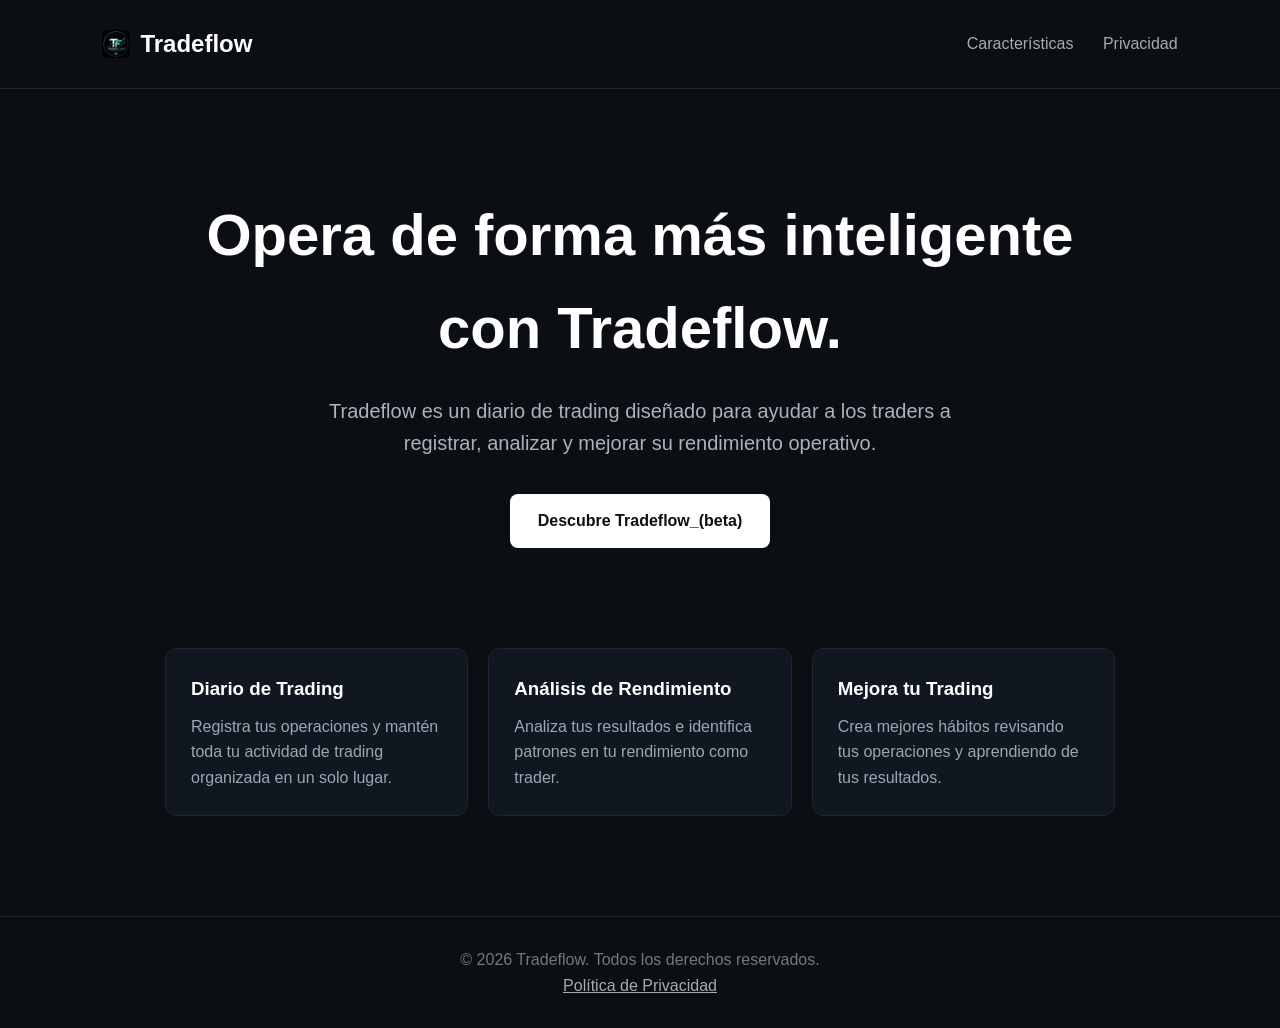
==== index.html @ 84a10f16 "Update index.html" ====
<!DOCTYPE html>
<html lang="es">
<head>
    <meta charset="UTF-8">
    <meta name="viewport" content="width=device-width, initial-scale=1.0">

    <title>Tradeflow — Diario de Trading</title>
    <link rel="icon" type="image/png" href="logo.png">

    <style>
        * {
            box-sizing: border-box;
            margin: 0;
            padding: 0;
        }

        body {
            font-family: Arial, sans-serif;
            background: #0b0f14;
            color: #ffffff;
            line-height: 1.6;
        }

        header {
            padding: 25px 8%;
            display: flex;
            justify-content: space-between;
            align-items: center;
            border-bottom: 1px solid #202731;
        }

        .brand {
            display: flex;
            align-items: center;
            gap: 10px;
        }

        .brand img {
            width: 28px;
            height: 28px;
            border-radius: 6px;
        }

        .logo {
            font-size: 24px;
            font-weight: bold;
        }

        nav a {
            color: #aaa;
            text-decoration: none;
            margin-left: 25px;
        }

        nav a:hover {
            color: white;
        }

        .hero {
            max-width: 1000px;
            margin: 100px auto;
            padding: 0 25px;
            text-align: center;
        }

        .hero h1 {
            font-size: 58px;
            margin-bottom: 20px;
        }

        .hero p {
            color: #aab2bd;
            font-size: 20px;
            max-width: 700px;
            margin: auto;
        }

        .button {
            display: inline-block;
            margin-top: 35px;
            padding: 14px 28px;
            background: white;
            color: #0b0f14;
            text-decoration: none;
            border-radius: 8px;
            font-weight: bold;
        }

        .features {
            max-width: 1000px;
            margin: 80px auto;
            padding: 0 25px;
            display: grid;
            grid-template-columns: repeat(3, 1fr);
            gap: 20px;
        }

        .card {
            background: #111720;
            border: 1px solid #202731;
            border-radius: 12px;
            padding: 25px;
        }

        .card h3 {
            margin-bottom: 10px;
        }

        .card p {
            color: #9da6b2;
        }

        footer {
            margin-top: 100px;
            padding: 30px;
            text-align: center;
            border-top: 1px solid #202731;
            color: #777;
        }

        footer a {
            color: #aaa;
        }

        @media (max-width: 700px) {
            .hero h1 {
                font-size: 40px;
            }

            .features {
                grid-template-columns: 1fr;
            }
        }
    </style>
</head>

<body>

<header>
    <div class="brand">
        <img src="logo.png" alt="Logotipo de Tradeflow">
        <div class="logo">Tradeflow</div>
    </div>

    <nav>
        <a href="#features">Características</a>
        <a href="privacy.html">Privacidad</a>
    </nav>
</header>

<section class="hero">

    <h1>Opera de forma más inteligente con Tradeflow.</h1>

    <p>
        Tradeflow es un diario de trading diseñado para ayudar a los
        traders a registrar, analizar y mejorar su rendimiento operativo.
    </p>

    <a class="button" href="https://github.com/webdropping2024-ctrl/tradeflowwebsite/releases/download/untagged-42e76ea5bb4fe4892479/Tradeflow-Setup-1.0.1.exe">
        Descubre Tradeflow_(beta)
    </a>

</section>

<section class="features" id="#features">

    <div class="card">
        <h3>Diario de Trading</h3>
        <p>
            Registra tus operaciones y mantén toda tu actividad
            de trading organizada en un solo lugar.
        </p>
    </div>

    <div class="card">
        <h3>Análisis de Rendimiento</h3>
        <p>
            Analiza tus resultados e identifica patrones en tu
            rendimiento como trader.
        </p>
    </div>

    <div class="card">
        <h3>Mejora tu Trading</h3>
        <p>
            Crea mejores hábitos revisando tus operaciones y
            aprendiendo de tus resultados.
        </p>
    </div>

</section>

<footer>

    <p>
        © 2026 Tradeflow. Todos los derechos reservados.
    </p>

    <p>
        <a href="privacy.html">Política de Privacidad</a>
    </p>

</footer>

</body>
</html>
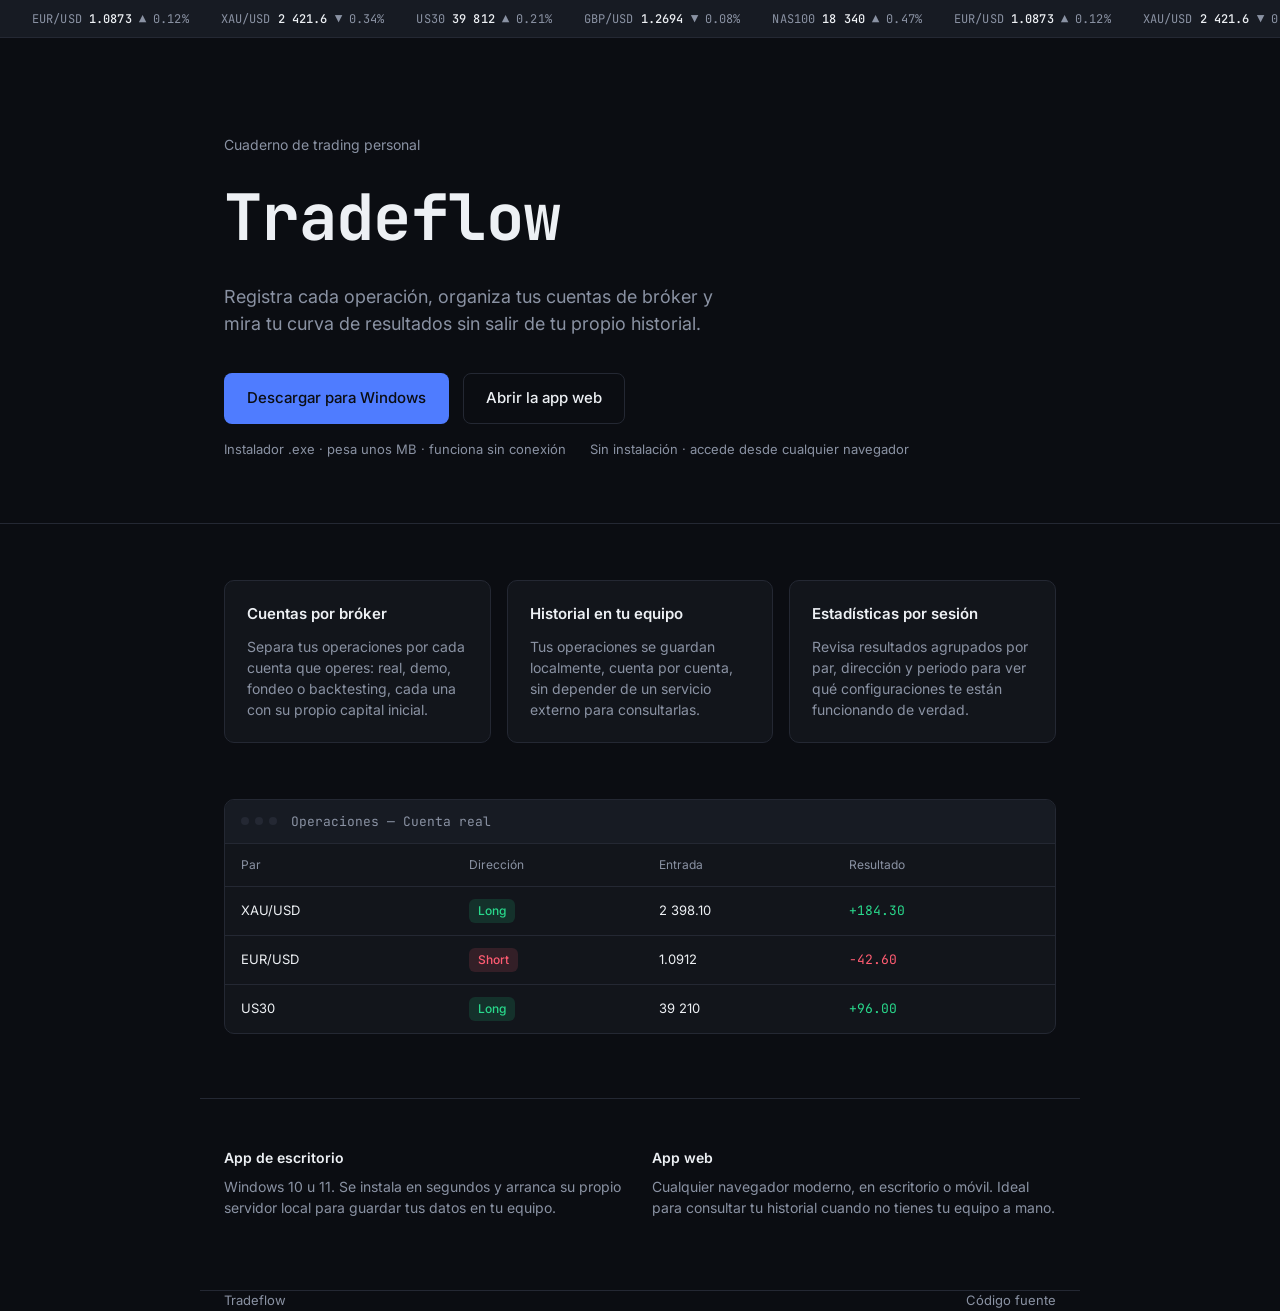
==== commit 8f5a36fa: "Add files via upload" ====
--- a/index.html
+++ b/index.html
@@ -1,207 +1,119 @@
-<!DOCTYPE html>
-<html lang="es">
-<head>
-    <meta charset="UTF-8">
-    <meta name="viewport" content="width=device-width, initial-scale=1.0">
-
-    <title>Tradeflow — Diario de Trading</title>
-    <link rel="icon" type="image/png" href="logo.png">
-
-    <style>
-        * {
-            box-sizing: border-box;
-            margin: 0;
-            padding: 0;
-        }
-
-        body {
-            font-family: Arial, sans-serif;
-            background: #0b0f14;
-            color: #ffffff;
-            line-height: 1.6;
-        }
-
-        header {
-            padding: 25px 8%;
-            display: flex;
-            justify-content: space-between;
-            align-items: center;
-            border-bottom: 1px solid #202731;
-        }
-
-        .brand {
-            display: flex;
-            align-items: center;
-            gap: 10px;
-        }
-
-        .brand img {
-            width: 28px;
-            height: 28px;
-            border-radius: 6px;
-        }
-
-        .logo {
-            font-size: 24px;
-            font-weight: bold;
-        }
-
-        nav a {
-            color: #aaa;
-            text-decoration: none;
-            margin-left: 25px;
-        }
-
-        nav a:hover {
-            color: white;
-        }
-
-        .hero {
-            max-width: 1000px;
-            margin: 100px auto;
-            padding: 0 25px;
-            text-align: center;
-        }
-
-        .hero h1 {
-            font-size: 58px;
-            margin-bottom: 20px;
-        }
-
-        .hero p {
-            color: #aab2bd;
-            font-size: 20px;
-            max-width: 700px;
-            margin: auto;
-        }
-
-        .button {
-            display: inline-block;
-            margin-top: 35px;
-            padding: 14px 28px;
-            background: white;
-            color: #0b0f14;
-            text-decoration: none;
-            border-radius: 8px;
-            font-weight: bold;
-        }
-
-        .features {
-            max-width: 1000px;
-            margin: 80px auto;
-            padding: 0 25px;
-            display: grid;
-            grid-template-columns: repeat(3, 1fr);
-            gap: 20px;
-        }
-
-        .card {
-            background: #111720;
-            border: 1px solid #202731;
-            border-radius: 12px;
-            padding: 25px;
-        }
-
-        .card h3 {
-            margin-bottom: 10px;
-        }
-
-        .card p {
-            color: #9da6b2;
-        }
-
-        footer {
-            margin-top: 100px;
-            padding: 30px;
-            text-align: center;
-            border-top: 1px solid #202731;
-            color: #777;
-        }
-
-        footer a {
-            color: #aaa;
-        }
-
-        @media (max-width: 700px) {
-            .hero h1 {
-                font-size: 40px;
-            }
-
-            .features {
-                grid-template-columns: 1fr;
-            }
-        }
-    </style>
-</head>
-
-<body>
-
-<header>
-    <div class="brand">
-        <img src="logo.png" alt="Logotipo de Tradeflow">
-        <div class="logo">Tradeflow</div>
-    </div>
-
-    <nav>
-        <a href="#features">Características</a>
-        <a href="privacy.html">Privacidad</a>
-    </nav>
-</header>
-
-<section class="hero">
-
-    <h1>Opera de forma más inteligente con Tradeflow.</h1>
-
-    <p>
-        Tradeflow es un diario de trading diseñado para ayudar a los
-        traders a registrar, analizar y mejorar su rendimiento operativo.
-    </p>
-
-    <a class="button" href="https://github.com/webdropping2024-ctrl/tradeflowwebsite/releases/download/untagged-42e76ea5bb4fe4892479/Tradeflow-Setup-1.0.1.exe">
-        Descubre Tradeflow_(beta)
-    </a>
-
-</section>
-
-<section class="features" id="#features">
-
-    <div class="card">
-        <h3>Diario de Trading</h3>
-        <p>
-            Registra tus operaciones y mantén toda tu actividad
-            de trading organizada en un solo lugar.
-        </p>
-    </div>
-
-    <div class="card">
-        <h3>Análisis de Rendimiento</h3>
-        <p>
-            Analiza tus resultados e identifica patrones en tu
-            rendimiento como trader.
-        </p>
-    </div>
-
-    <div class="card">
-        <h3>Mejora tu Trading</h3>
-        <p>
-            Crea mejores hábitos revisando tus operaciones y
-            aprendiendo de tus resultados.
-        </p>
-    </div>
-
-</section>
-
-<footer>
-
-    <p>
-        © 2026 Tradeflow. Todos los derechos reservados.
-    </p>
-
-    <p>
-        <a href="privacy.html">Política de Privacidad</a>
-    </p>
-
-</footer>
-
-</body>
-</html>
+<!DOCTYPE html>
+<html lang="es">
+<head>
+<meta charset="UTF-8" />
+<meta name="viewport" content="width=device-width, initial-scale=1" />
+<title>Tradeflow — Cuaderno de trading</title>
+<meta name="description" content="Tradeflow: registra tus operaciones, revisa tus estadísticas por cuenta y analiza tu curva de resultados. Disponible como app de escritorio para Windows o como app web." />
+
+<!-- ============================================================
+     CONFIGURA ESTOS DOS ENLACES ANTES DE PUBLICAR:
+     1) DESCARGA_URL  -> tu release de GitHub con el .exe
+     2) WEBAPP_URL    -> donde tengas desplegada la app web
+     (búscalos más abajo, están marcados con "EDITA AQUÍ")
+     ============================================================ -->
+
+<link rel="icon" href="data:image/svg+xml,%3Csvg xmlns='http://www.w3.org/2000/svg' viewBox='0 0 24 24'%3E%3Crect width='24' height='24' rx='5' fill='%230b0d12'/%3E%3Cpath d='M4 16l4-5 3 3 5-7 4 5' stroke='%234f7cff' stroke-width='2' fill='none' stroke-linecap='round' stroke-linejoin='round'/%3E%3C/svg%3E" />
+<link rel="preconnect" href="https://fonts.googleapis.com" />
+<link rel="preconnect" href="https://fonts.gstatic.com" crossorigin />
+<link href="https://fonts.googleapis.com/css2?family=JetBrains+Mono:wght@400;500;700&family=Inter:wght@400;500;600&display=swap" rel="stylesheet" />
+<link rel="stylesheet" href="style.css" />
+</head>
+<body>
+
+  <!-- Cinta de mercado (decorativa) -->
+  <div class="ticker" aria-hidden="true">
+    <div class="ticker-track">
+      <span class="ticker-item bull">EUR/USD <b>1.0873</b> ▲ 0.12%</span>
+      <span class="ticker-item bear">XAU/USD <b>2 421.6</b> ▼ 0.34%</span>
+      <span class="ticker-item bull">US30 <b>39 812</b> ▲ 0.21%</span>
+      <span class="ticker-item bear">GBP/USD <b>1.2694</b> ▼ 0.08%</span>
+      <span class="ticker-item bull">NAS100 <b>18 340</b> ▲ 0.47%</span>
+      <span class="ticker-item bull">EUR/USD <b>1.0873</b> ▲ 0.12%</span>
+      <span class="ticker-item bear">XAU/USD <b>2 421.6</b> ▼ 0.34%</span>
+      <span class="ticker-item bull">US30 <b>39 812</b> ▲ 0.21%</span>
+      <span class="ticker-item bear">GBP/USD <b>1.2694</b> ▼ 0.08%</span>
+      <span class="ticker-item bull">NAS100 <b>18 340</b> ▲ 0.47%</span>
+    </div>
+  </div>
+
+  <header class="hero">
+    <div class="wrap">
+      <p class="kicker">Cuaderno de trading personal</p>
+      <h1 class="wordmark">Tradeflow</h1>
+      <p class="tagline">Registra cada operación, organiza tus cuentas de bróker y mira tu curva de resultados sin salir de tu propio historial.</p>
+
+      <div class="cta-row">
+        <a class="btn btn-primary" href="https://github.com/TU-USUARIO/TU-REPO/releases/latest">
+          <!-- EDITA AQUÍ: pon tu usuario/repo de GitHub -->
+          Descargar para Windows
+        </a>
+        <a class="btn btn-secondary" href="https://TU-USUARIO.github.io/TU-REPO-WEB/">
+          <!-- EDITA AQUÍ: pon la URL donde despliegues la app web -->
+          Abrir la app web
+        </a>
+      </div>
+
+      <div class="cta-captions">
+        <span>Instalador .exe · pesa unos MB · funciona sin conexión</span>
+        <span>Sin instalación · accede desde cualquier navegador</span>
+      </div>
+    </div>
+  </header>
+
+  <main>
+    <section class="panels wrap">
+      <article class="panel">
+        <h2>Cuentas por bróker</h2>
+        <p>Separa tus operaciones por cada cuenta que operes: real, demo, fondeo o backtesting, cada una con su propio capital inicial.</p>
+      </article>
+      <article class="panel">
+        <h2>Historial en tu equipo</h2>
+        <p>Tus operaciones se guardan localmente, cuenta por cuenta, sin depender de un servicio externo para consultarlas.</p>
+      </article>
+      <article class="panel">
+        <h2>Estadísticas por sesión</h2>
+        <p>Revisa resultados agrupados por par, dirección y periodo para ver qué configuraciones te están funcionando de verdad.</p>
+      </article>
+    </section>
+
+    <section class="preview wrap">
+      <div class="preview-panel" role="img" aria-label="Vista previa de una tabla de operaciones con pares, dirección y resultado">
+        <div class="preview-head">
+          <span class="dot"></span><span class="dot"></span><span class="dot"></span>
+          <span class="preview-title">Operaciones — Cuenta real</span>
+        </div>
+        <div class="preview-row preview-row-head">
+          <span>Par</span><span>Dirección</span><span>Entrada</span><span>Resultado</span>
+        </div>
+        <div class="preview-row">
+          <span>XAU/USD</span><span class="pill pill-long">Long</span><span>2 398.10</span><span class="num bull">+184.30</span>
+        </div>
+        <div class="preview-row">
+          <span>EUR/USD</span><span class="pill pill-short">Short</span><span>1.0912</span><span class="num bear">−42.60</span>
+        </div>
+        <div class="preview-row">
+          <span>US30</span><span class="pill pill-long">Long</span><span>39 210</span><span class="num bull">+96.00</span>
+        </div>
+      </div>
+    </section>
+
+    <section class="requirements wrap">
+      <div class="req-col">
+        <h3>App de escritorio</h3>
+        <p>Windows 10 u 11. Se instala en segundos y arranca su propio servidor local para guardar tus datos en tu equipo.</p>
+      </div>
+      <div class="req-col">
+        <h3>App web</h3>
+        <p>Cualquier navegador moderno, en escritorio o móvil. Ideal para consultar tu historial cuando no tienes tu equipo a mano.</p>
+      </div>
+    </section>
+  </main>
+
+  <footer class="wrap">
+    <span>Tradeflow</span>
+    <a href="https://github.com/TU-USUARIO/TU-REPO">Código fuente</a>
+  </footer>
+
+</body>
+</html>
--- a/style.css
+++ b/style.css
@@ -0,0 +1,288 @@
+:root {
+  --bg: #0b0d12;
+  --bg-panel: #12151b;
+  --bg-panel-2: #171b23;
+  --border: #242833;
+  --text: #edf0f4;
+  --text-muted: #8a92a3;
+  --accent: #4f7cff;
+  --accent-dim: rgba(79, 124, 255, 0.14);
+  --bull: #29d98c;
+  --bear: #ff5c72;
+  --mono: 'JetBrains Mono', 'Courier New', monospace;
+  --sans: 'Inter', -apple-system, 'Segoe UI', Arial, sans-serif;
+}
+
+* { box-sizing: border-box; margin: 0; padding: 0; }
+
+html { background: var(--bg); }
+
+body {
+  background: var(--bg);
+  color: var(--text);
+  font-family: var(--sans);
+  line-height: 1.5;
+  -webkit-font-smoothing: antialiased;
+}
+
+a { color: inherit; }
+
+:focus-visible {
+  outline: 2px solid var(--accent);
+  outline-offset: 2px;
+}
+
+.wrap {
+  max-width: 880px;
+  margin: 0 auto;
+  padding: 0 24px;
+}
+
+/* ---------- Cinta de mercado ---------- */
+
+.ticker {
+  background: var(--bg-panel-2);
+  border-bottom: 1px solid var(--border);
+  overflow: hidden;
+  white-space: nowrap;
+  height: 38px;
+  display: flex;
+  align-items: center;
+}
+
+.ticker-track {
+  display: inline-flex;
+  gap: 32px;
+  padding-left: 32px;
+  animation: scroll-left 34s linear infinite;
+}
+
+.ticker-item {
+  font-family: var(--mono);
+  font-size: 12px;
+  color: var(--text-muted);
+  letter-spacing: 0.01em;
+}
+
+.ticker-item b { color: var(--text); font-weight: 500; }
+.ticker-item.bull::after { content: ""; }
+.ticker-item.bull { color: var(--text-muted); }
+.ticker-item.bear { color: var(--text-muted); }
+
+@keyframes scroll-left {
+  from { transform: translateX(0); }
+  to { transform: translateX(-50%); }
+}
+
+@media (prefers-reduced-motion: reduce) {
+  .ticker-track { animation: none; }
+}
+
+/* ---------- Hero ---------- */
+
+.hero {
+  padding: 96px 0 64px;
+  border-bottom: 1px solid var(--border);
+}
+
+.kicker {
+  color: var(--text-muted);
+  font-size: 14px;
+  margin-bottom: 14px;
+}
+
+.wordmark {
+  font-family: var(--mono);
+  font-weight: 700;
+  font-size: clamp(40px, 7vw, 64px);
+  letter-spacing: -0.01em;
+  color: var(--text);
+}
+
+.tagline {
+  margin-top: 18px;
+  max-width: 46ch;
+  font-size: 18px;
+  color: var(--text-muted);
+}
+
+.cta-row {
+  display: flex;
+  flex-wrap: wrap;
+  gap: 14px;
+  margin-top: 36px;
+}
+
+.btn {
+  display: inline-flex;
+  align-items: center;
+  padding: 13px 22px;
+  border-radius: 8px;
+  font-size: 15px;
+  font-weight: 500;
+  text-decoration: none;
+  border: 1px solid transparent;
+}
+
+.btn-primary {
+  background: var(--accent);
+  color: #0b0d12;
+}
+
+.btn-secondary {
+  background: transparent;
+  border-color: var(--border);
+  color: var(--text);
+}
+
+.btn-secondary:hover { background: var(--bg-panel); }
+
+.cta-captions {
+  display: flex;
+  flex-wrap: wrap;
+  gap: 24px;
+  margin-top: 16px;
+  font-size: 13px;
+  color: var(--text-muted);
+}
+
+/* ---------- Panels ---------- */
+
+.panels {
+  display: grid;
+  grid-template-columns: repeat(3, 1fr);
+  gap: 16px;
+  padding: 56px 24px;
+}
+
+.panel {
+  background: var(--bg-panel);
+  border: 1px solid var(--border);
+  border-radius: 10px;
+  padding: 22px;
+}
+
+.panel h2 {
+  font-size: 15px;
+  font-weight: 600;
+  margin-bottom: 10px;
+}
+
+.panel p {
+  font-size: 14px;
+  color: var(--text-muted);
+}
+
+/* ---------- Vista previa ---------- */
+
+.preview {
+  padding: 0 24px 64px;
+}
+
+.preview-panel {
+  background: var(--bg-panel);
+  border: 1px solid var(--border);
+  border-radius: 10px;
+  overflow: hidden;
+}
+
+.preview-head {
+  display: flex;
+  align-items: center;
+  gap: 6px;
+  padding: 12px 16px;
+  border-bottom: 1px solid var(--border);
+  background: var(--bg-panel-2);
+}
+
+.dot {
+  width: 8px;
+  height: 8px;
+  border-radius: 50%;
+  background: var(--border);
+}
+
+.preview-title {
+  margin-left: 8px;
+  font-size: 13px;
+  color: var(--text-muted);
+  font-family: var(--mono);
+}
+
+.preview-row {
+  display: grid;
+  grid-template-columns: 1.2fr 1fr 1fr 1fr;
+  padding: 12px 16px;
+  font-size: 13px;
+  border-bottom: 1px solid var(--border);
+  align-items: center;
+}
+
+.preview-row:last-child { border-bottom: none; }
+
+.preview-row-head {
+  color: var(--text-muted);
+  font-size: 12px;
+}
+
+.pill {
+  display: inline-flex;
+  width: fit-content;
+  padding: 3px 9px;
+  border-radius: 6px;
+  font-size: 12px;
+  font-weight: 500;
+}
+
+.pill-long { background: rgba(41, 217, 140, 0.14); color: var(--bull); }
+.pill-short { background: rgba(255, 92, 114, 0.14); color: var(--bear); }
+
+.num { font-family: var(--mono); }
+.num.bull { color: var(--bull); }
+.num.bear { color: var(--bear); }
+
+/* ---------- Requisitos ---------- */
+
+.requirements {
+  display: grid;
+  grid-template-columns: 1fr 1fr;
+  gap: 24px;
+  padding: 0 24px 72px;
+  border-top: 1px solid var(--border);
+  padding-top: 48px;
+}
+
+.req-col h3 {
+  font-size: 14px;
+  font-weight: 600;
+  margin-bottom: 8px;
+}
+
+.req-col p {
+  font-size: 14px;
+  color: var(--text-muted);
+}
+
+/* ---------- Footer ---------- */
+
+footer {
+  display: flex;
+  justify-content: space-between;
+  padding: 24px;
+  font-size: 13px;
+  color: var(--text-muted);
+  border-top: 1px solid var(--border);
+}
+
+footer a { text-decoration: none; }
+footer a:hover { color: var(--text); }
+
+/* ---------- Responsive ---------- */
+
+@media (max-width: 720px) {
+  .panels { grid-template-columns: 1fr; padding: 48px 20px; }
+  .requirements { grid-template-columns: 1fr; padding: 0 20px 56px; padding-top: 40px; }
+  .preview-row { grid-template-columns: 1fr 1fr; row-gap: 6px; }
+  .hero { padding: 64px 0 48px; }
+  .wrap { padding: 0 20px; }
+}
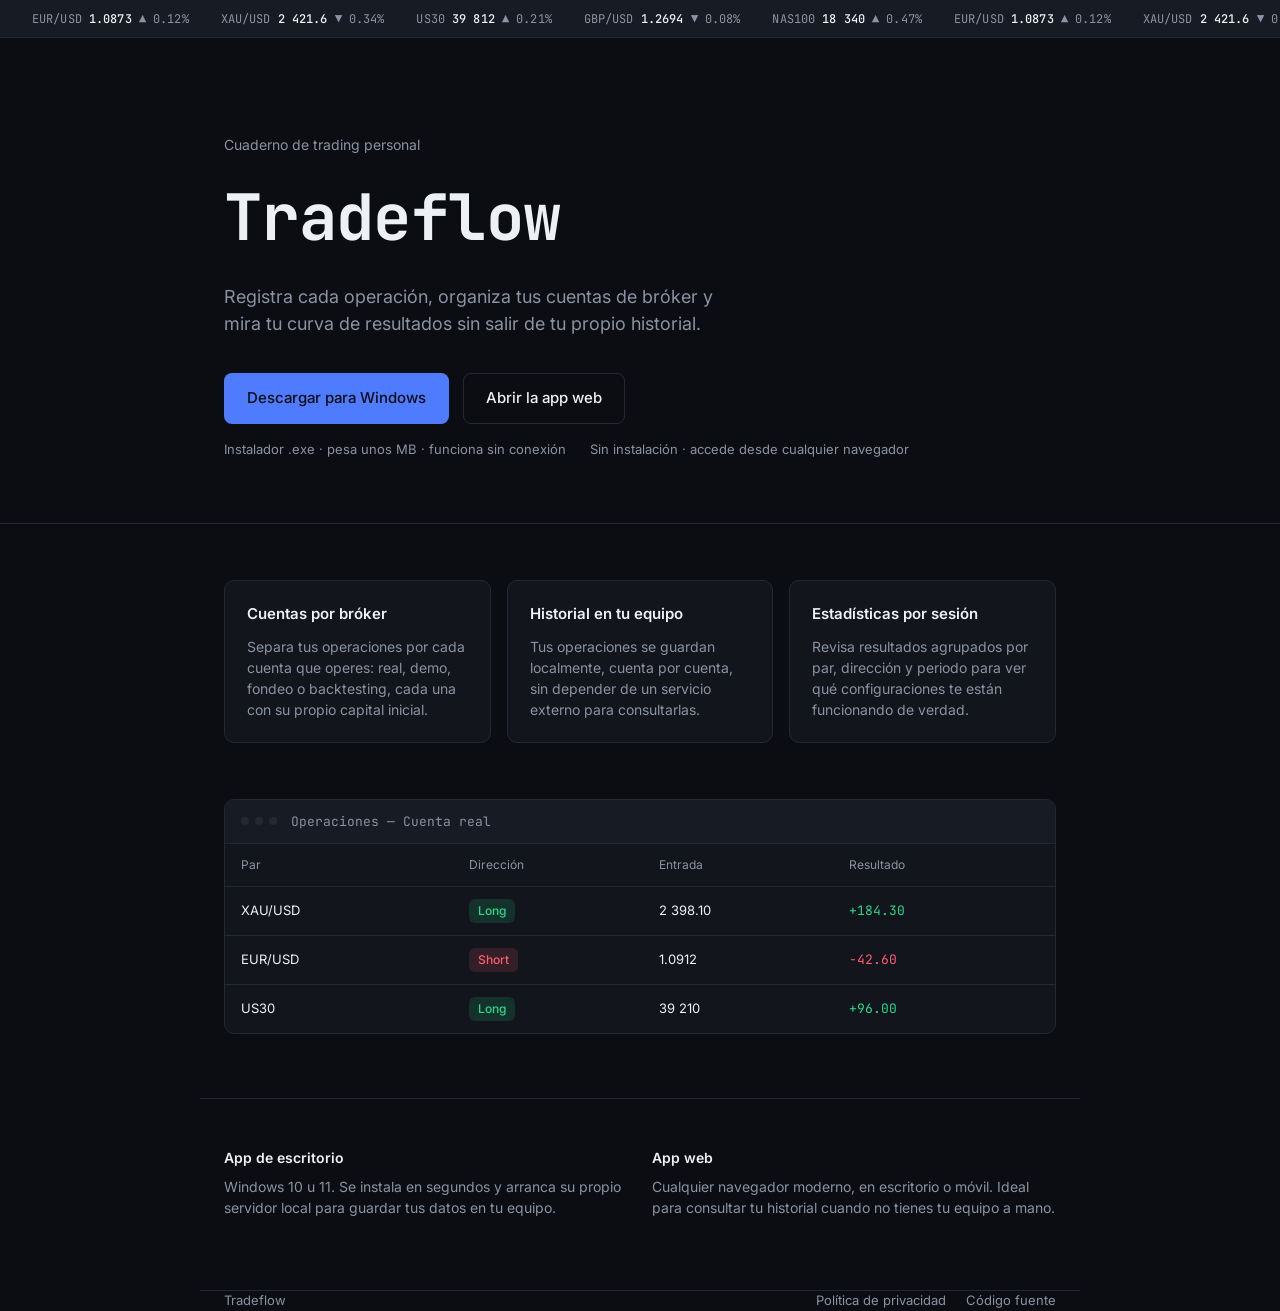
==== commit e0140475: "Add files via upload" ====
--- a/index.html
+++ b/index.html
@@ -48,8 +48,7 @@
           <!-- EDITA AQUÍ: pon tu usuario/repo de GitHub -->
           Descargar para Windows
         </a>
-        <a class="btn btn-secondary" href="https://TU-USUARIO.github.io/TU-REPO-WEB/">
-          <!-- EDITA AQUÍ: pon la URL donde despliegues la app web -->
+        <a class="btn btn-secondary" href="app.html">
           Abrir la app web
         </a>
       </div>
@@ -112,7 +111,10 @@
 
   <footer class="wrap">
     <span>Tradeflow</span>
-    <a href="https://github.com/TU-USUARIO/TU-REPO">Código fuente</a>
+    <div style="display:flex; gap:20px;">
+      <a href="privacy.html">Política de privacidad</a>
+      <a href="https://github.com/TU-USUARIO/TU-REPO">Código fuente</a>
+    </div>
   </footer>
 
 </body>
--- a/style.css
+++ b/style.css
@@ -286,3 +286,247 @@
   .hero { padding: 64px 0 48px; }
   .wrap { padding: 0 20px; }
 }
+
+/* ============================================================
+   App journal (app.html)
+   ============================================================ */
+
+.app-header {
+  display: flex;
+  align-items: center;
+  justify-content: space-between;
+  padding: 22px 24px;
+  border-bottom: 1px solid var(--border);
+  flex-wrap: wrap;
+  gap: 12px;
+}
+
+.app-logo {
+  font-family: var(--mono);
+  font-weight: 700;
+  font-size: 18px;
+  text-decoration: none;
+  color: var(--text);
+}
+
+.app-header-actions {
+  display: flex;
+  gap: 8px;
+  align-items: center;
+}
+
+.app-header-actions .btn {
+  padding: 9px 16px;
+  font-size: 13px;
+}
+
+.app-main {
+  max-width: 1000px;
+  margin: 0 auto;
+  padding: 32px 24px 64px;
+}
+
+.storage-note {
+  font-size: 13px;
+  color: var(--text-muted);
+  margin-bottom: 28px;
+}
+
+.storage-note a { color: var(--accent); text-decoration: none; }
+.storage-note a:hover { text-decoration: underline; }
+
+.summary {
+  display: flex;
+  gap: 12px;
+  margin-bottom: 24px;
+  flex-wrap: wrap;
+}
+
+.stat {
+  background: var(--bg-panel);
+  border: 1px solid var(--border);
+  border-radius: 10px;
+  padding: 16px 18px;
+  flex: 1;
+  min-width: 140px;
+}
+
+.stat-label {
+  display: block;
+  font-size: 12px;
+  color: var(--text-muted);
+  margin-bottom: 6px;
+}
+
+.stat-value {
+  display: block;
+  font-family: var(--mono);
+  font-size: 20px;
+  font-weight: 700;
+}
+
+.stat-value.bull { color: var(--bull); }
+.stat-value.bear { color: var(--bear); }
+
+.card {
+  background: var(--bg-panel);
+  border: 1px solid var(--border);
+  border-radius: 10px;
+  padding: 22px;
+  margin-bottom: 24px;
+}
+
+.card h2 {
+  font-size: 15px;
+  font-weight: 600;
+  margin-bottom: 16px;
+}
+
+.form-row {
+  display: flex;
+  gap: 12px;
+  margin-bottom: 12px;
+  flex-wrap: wrap;
+}
+
+.field {
+  flex: 1;
+  min-width: 130px;
+  display: flex;
+  flex-direction: column;
+}
+
+.field-wide { flex: 3; min-width: 220px; }
+
+.field label {
+  font-size: 12px;
+  color: var(--text-muted);
+  margin-bottom: 6px;
+}
+
+.field input, .field select {
+  background: var(--bg);
+  border: 1px solid var(--border);
+  border-radius: 7px;
+  padding: 9px 11px;
+  color: var(--text);
+  font-size: 14px;
+  font-family: var(--sans);
+  width: 100%;
+}
+
+.field input:focus, .field select:focus {
+  outline: none;
+  border-color: var(--accent);
+}
+
+.btn-submit {
+  background: var(--accent);
+  color: #0b0d12;
+  border: none;
+  padding: 11px 22px;
+  border-radius: 8px;
+  font-size: 14px;
+  font-weight: 600;
+  cursor: pointer;
+  font-family: var(--sans);
+}
+
+.btn-submit:hover { opacity: 0.9; }
+
+.table-wrap { overflow-x: auto; }
+
+table.journal-table {
+  width: 100%;
+  border-collapse: collapse;
+  font-size: 13px;
+  min-width: 720px;
+}
+
+table.journal-table th {
+  text-align: left;
+  color: var(--text-muted);
+  font-weight: 500;
+  padding: 10px 8px;
+  border-bottom: 1px solid var(--border);
+  font-size: 12px;
+}
+
+table.journal-table td {
+  padding: 10px 8px;
+  border-bottom: 1px solid var(--border);
+}
+
+.delete-btn {
+  background: transparent;
+  border: none;
+  color: var(--text-muted);
+  padding: 4px 8px;
+  font-size: 13px;
+  cursor: pointer;
+  font-family: var(--sans);
+}
+
+.delete-btn:hover { color: var(--bear); }
+
+.empty-row td {
+  text-align: center;
+  color: var(--text-muted);
+  padding: 28px;
+}
+
+/* ============================================================
+   Legal pages (privacy.html)
+   ============================================================ */
+
+.legal {
+  max-width: 720px;
+  margin: 0 auto;
+  padding: 64px 24px 80px;
+}
+
+.legal .kicker { margin-bottom: 10px; }
+
+.legal h1 {
+  font-family: var(--mono);
+  font-size: clamp(28px, 5vw, 38px);
+  margin-bottom: 8px;
+}
+
+.legal .updated {
+  color: var(--text-muted);
+  font-size: 13px;
+  margin-bottom: 40px;
+}
+
+.legal h2 {
+  font-size: 17px;
+  margin-top: 36px;
+  margin-bottom: 12px;
+}
+
+.legal p, .legal li {
+  color: var(--text-muted);
+  font-size: 15px;
+  line-height: 1.7;
+  margin-bottom: 12px;
+}
+
+.legal ul {
+  padding-left: 20px;
+  margin-bottom: 16px;
+}
+
+.legal strong { color: var(--text); font-weight: 600; }
+
+.legal a { color: var(--accent); }
+
+.back-link {
+  display: inline-block;
+  margin-bottom: 32px;
+  font-size: 13px;
+  color: var(--text-muted);
+  text-decoration: none;
+}
+
+.back-link:hover { color: var(--text); }
